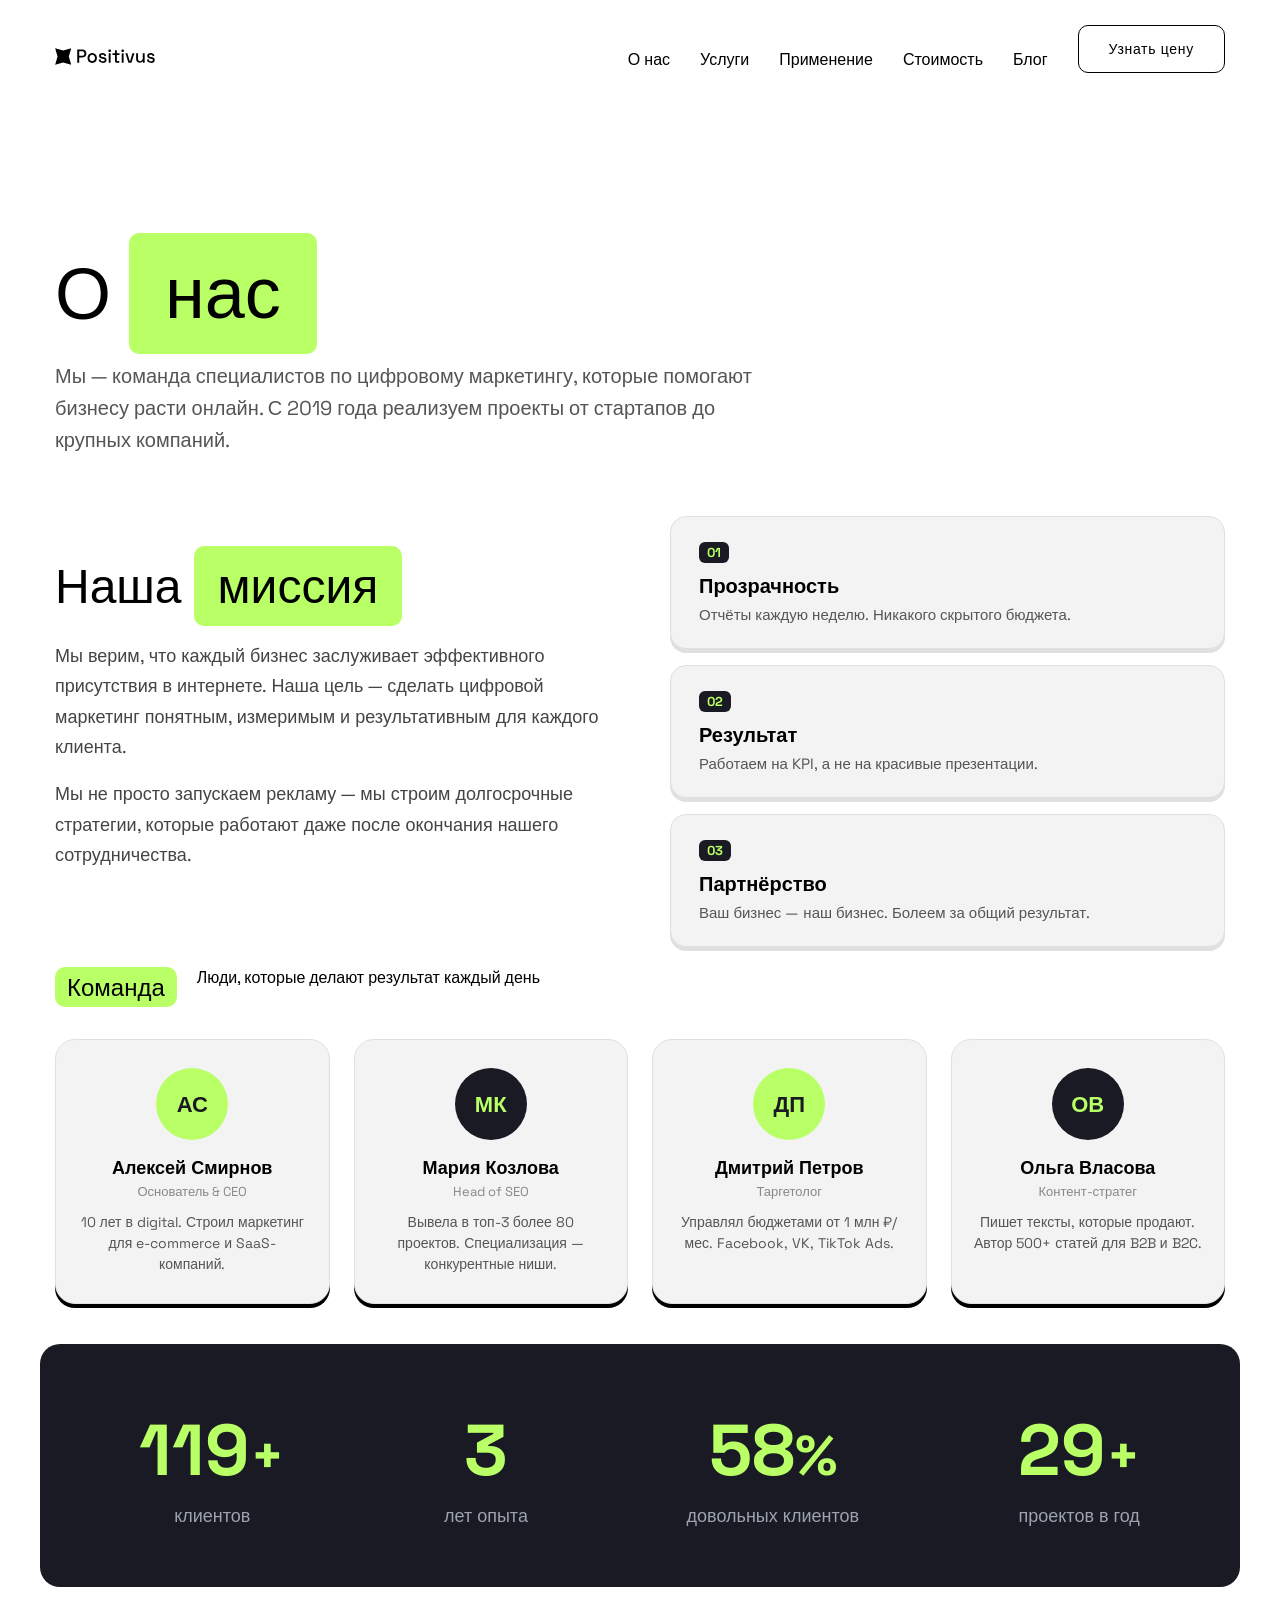
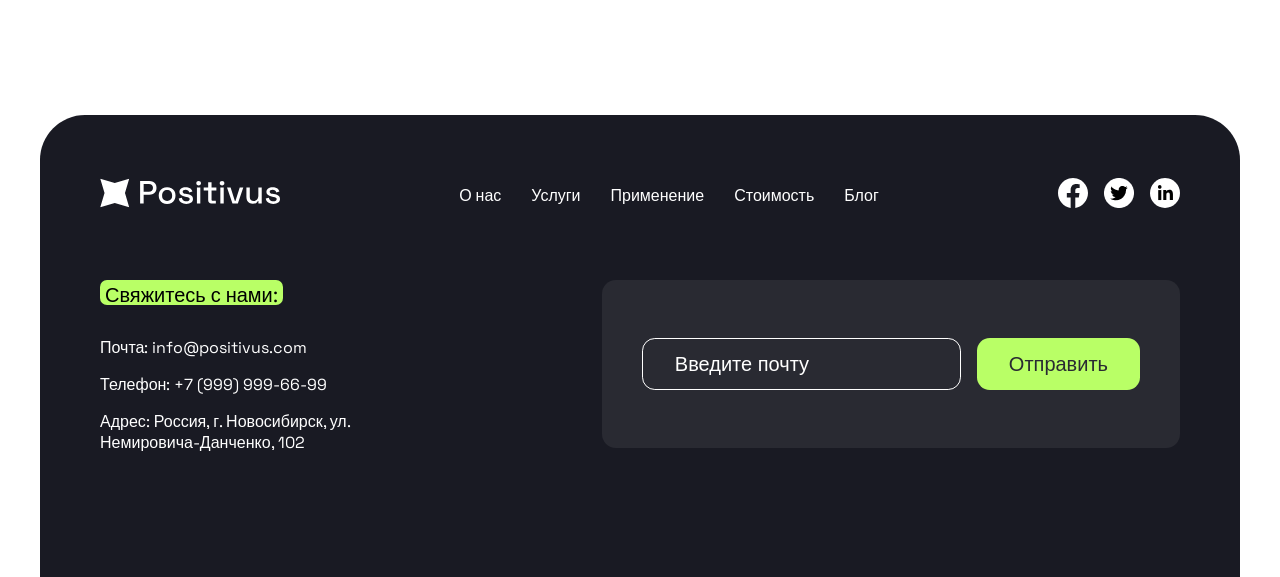
==== about.html @ 45b877df "feat: add about and blog pages with team, values, filters, blog grid" ====
<!DOCTYPE html>
<html lang="ru">
<head>
    <meta charset="UTF-8">
    <meta name="viewport" content="width=device-width, initial-scale=1.0">
    <link rel="stylesheet" href="./styles/index.css">
    <link rel="stylesheet" href="./styles/pages.css">
    <title>О нас — Positivus</title>
</head>
<body class="container">
    <nav class="header">
        <a href="index.html"><img src="./images/Logo.svg" alt="Positivus"></a>
        <svg class="header-menu__icon" xmlns="http://www.w3.org/2000/svg" height="35px" viewBox="0 -960 960 960" width="44px" fill="#000">
            <path d="M120-240v-80h720v80H120Zm0-200v-80h720v80H120Zm0-200v-80h720v80H120Z" />
        </svg>
        <div class="header__menu">
            <ol class="menu-list">
                <li><a class="menu__item" href="about.html">О нас</a></li>
                <li><a class="menu__item" href="#">Услуги</a></li>
                <li><a class="menu__item" href="#">Применение</a></li>
                <li><a class="menu__item" href="#">Стоимость</a></li>
                <li><a class="menu__item" href="blog.html">Блог</a></li>
            </ol>
            <button class="btn btn--light" onclick="document.getElementById('contact-form').scrollIntoView({behavior:'smooth'})">Узнать цену</button>
        </div>
    </nav>

    <section class="section page-hero">
        <div class="page-hero__text">
            <h1>О <span class="color-text color-text--green">нас</span></h1>
            <p>Мы — команда специалистов по цифровому маркетингу, которые помогают бизнесу расти онлайн. С 2019 года реализуем проекты от стартапов до крупных компаний.</p>
        </div>
    </section>

    <section class="section">
        <div class="about-mission">
            <div class="about-mission__text">
                <h2>Наша <span class="color-text color-text--green">миссия</span></h2>
                <p>Мы верим, что каждый бизнес заслуживает эффективного присутствия в интернете. Наша цель — сделать цифровой маркетинг понятным, измеримым и результативным для каждого клиента.</p>
                <p>Мы не просто запускаем рекламу — мы строим долгосрочные стратегии, которые работают даже после окончания нашего сотрудничества.</p>
            </div>
            <div class="about-mission__values">
                <div class="value-card">
                    <span class="value-card__num">01</span>
                    <h3>Прозрачность</h3>
                    <p>Отчёты каждую неделю. Никакого скрытого бюджета.</p>
                </div>
                <div class="value-card">
                    <span class="value-card__num">02</span>
                    <h3>Результат</h3>
                    <p>Работаем на KPI, а не на красивые презентации.</p>
                </div>
                <div class="value-card">
                    <span class="value-card__num">03</span>
                    <h3>Партнёрство</h3>
                    <p>Ваш бизнес — наш бизнес. Болеем за общий результат.</p>
                </div>
            </div>
        </div>
    </section>

    <section class="section">
        <div class="services__text">
            <p class="color-text color-text--green">Команда</p>
            <p>Люди, которые делают результат каждый день</p>
        </div>
        <div class="team-grid">
            <div class="team-card">
                <div class="team-avatar" style="background:#B9FF66;color:#191A23">АС</div>
                <h3>Алексей Смирнов</h3>
                <p class="team-role">Основатель & CEO</p>
                <p class="team-bio">10 лет в digital. Строил маркетинг для e-commerce и SaaS-компаний.</p>
            </div>
            <div class="team-card">
                <div class="team-avatar" style="background:#191A23;color:#B9FF66">МК</div>
                <h3>Мария Козлова</h3>
                <p class="team-role">Head of SEO</p>
                <p class="team-bio">Вывела в топ-3 более 80 проектов. Специализация — конкурентные ниши.</p>
            </div>
            <div class="team-card">
                <div class="team-avatar" style="background:#B9FF66;color:#191A23">ДП</div>
                <h3>Дмитрий Петров</h3>
                <p class="team-role">Таргетолог</p>
                <p class="team-bio">Управлял бюджетами от 1 млн ₽/мес. Facebook, VK, TikTok Ads.</p>
            </div>
            <div class="team-card">
                <div class="team-avatar" style="background:#191A23;color:#B9FF66">ОВ</div>
                <h3>Ольга Власова</h3>
                <p class="team-role">Контент-стратег</p>
                <p class="team-bio">Пишет тексты, которые продают. Автор 500+ статей для B2B и B2C.</p>
            </div>
        </div>
    </section>

    <section class="section stats">
        <div class="stats__grid">
            <div class="stat">
                <span class="stat__number" data-target="200">0</span><span class="stat__suffix">+</span>
                <p>клиентов</p>
            </div>
            <div class="stat">
                <span class="stat__number" data-target="5">0</span>
                <p>лет опыта</p>
            </div>
            <div class="stat">
                <span class="stat__number" data-target="98">0</span><span class="stat__suffix">%</span>
                <p>довольных клиентов</p>
            </div>
            <div class="stat">
                <span class="stat__number" data-target="50">0</span><span class="stat__suffix">+</span>
                <p>проектов в год</p>
            </div>
        </div>
    </section>

    <div class="footer">
        <div class="footer-top">
            <a href="index.html"><img src="./images/logo-white.svg" alt="logo"></a>
            <ul class="menu-list menu-list--desktop" style="color: #fff;">
                <li><a class="menu__item" href="about.html">О нас</a></li>
                <li><a class="menu__item" href="#">Услуги</a></li>
                <li><a class="menu__item" href="#">Применение</a></li>
                <li><a class="menu__item" href="#">Стоимость</a></li>
                <li><a class="menu__item" href="blog.html">Блог</a></li>
            </ul>
            <div class="contacts">
                <a href="#"><img src="./images/f.svg" /></a>
                <a href="#"><img src="./images/twitter.png" /></a>
                <a href="#"><img src="./images/in.svg" /></a>
            </div>
        </div>
        <ul class="menu-list menu-list--mobile" style="color: #fff;">
            <li><a class="menu__item" href="about.html">О нас</a></li>
            <li><a class="menu__item" href="#">Услуги</a></li>
            <li><a class="menu__item" href="#">Применение</a></li>
            <li><a class="menu__item" href="#">Стоимость</a></li>
            <li><a class="menu__item" href="blog.html">Блог</a></li>
        </ul>
        <div class="footer-middle">
            <div class="footer-middle__content">
                <div class="footer-middle__content-title" style="background-color: #b9ff66">Свяжитесь с нами:</div>
                <div class="footer-middle__content-contacts">
                    <span>Почта: info@positivus.com</span>
                    <span>Телефон: +7 (999) 999-66-99</span>
                    <span style="width: 250px;">Адрес: Россия, г. Новосибирск, ул. Немировича-Данченко, 102</span>
                </div>
            </div>
            <div class="footer-middle__form" id="contact-form">
                <input type="email" id="email-input" placeholder="Введите почту">
                <button class="btn-form" id="form-submit">Отправить</button>
            </div>
        </div>
    </div>

    <script>
        const burgerIcon = document.querySelector('.header-menu__icon');
        const headerMenu = document.querySelector('.header__menu');
        burgerIcon.addEventListener('click', () => headerMenu.classList.toggle('open'));

        document.getElementById('form-submit').addEventListener('click', () => {
            const emailInput = document.getElementById('email-input');
            const email = emailInput.value.trim();
            if (!email || !/^[^\s@]+@[^\s@]+\.[^\s@]+$/.test(email)) {
                emailInput.style.borderColor = '#f87171';
                emailInput.focus();
                return;
            }
            emailInput.style.borderColor = '';
            showToast('Заявка отправлена! Мы свяжемся с вами скоро.');
            emailInput.value = '';
        });

        function showToast(msg) {
            const toast = document.createElement('div');
            toast.className = 'toast';
            toast.textContent = msg;
            document.body.appendChild(toast);
            requestAnimationFrame(() => toast.classList.add('toast--visible'));
            setTimeout(() => {
                toast.classList.remove('toast--visible');
                setTimeout(() => toast.remove(), 400);
            }, 3000);
        }

        document.querySelectorAll('.btn, .btn-form').forEach(btn => {
            btn.addEventListener('click', function(e) {
                const ripple = document.createElement('span');
                ripple.className = 'ripple';
                const rect = this.getBoundingClientRect();
                ripple.style.left = `${e.clientX - rect.left}px`;
                ripple.style.top = `${e.clientY - rect.top}px`;
                this.appendChild(ripple);
                setTimeout(() => ripple.remove(), 600);
            });
        });

        const revealObserver = new IntersectionObserver((entries) => {
            entries.forEach(entry => { if (entry.isIntersecting) entry.target.classList.add('visible'); });
        }, { threshold: 0.15 });
        document.querySelectorAll('.team-card, .value-card, .section, .stat').forEach((el, i) => {
            el.classList.add('reveal');
            el.style.transitionDelay = `${i * 0.08}s`;
            revealObserver.observe(el);
        });

        const counterObserver = new IntersectionObserver((entries) => {
            entries.forEach(entry => {
                if (!entry.isIntersecting) return;
                const el = entry.target;
                const target = +el.dataset.target;
                let current = 0;
                const step = target / 60;
                const timer = setInterval(() => {
                    current += step;
                    if (current >= target) { current = target; clearInterval(timer); }
                    el.textContent = Math.floor(current);
                }, 16);
                counterObserver.unobserve(el);
            });
        }, { threshold: 0.5 });
        document.querySelectorAll('.stat__number').forEach(el => counterObserver.observe(el));
    </script>
</body>
</html>
---- styles/index.css ----
@import url('https://fonts.googleapis.com/css2?family=Space+Grotesk:wght@300;400;500;700&display=swap');
   
body {
  font-family: 'Space Grotesk', sans-serif;
}
p {
  margin: 0;
}
.container {
  max-width: 1200px;
  padding: 10px 10px 0;
  margin: auto; }
  .container h1 {
    font-weight: 400;
    font-size: clamp(24px, 5vw, 58px); }

.header-menu__icon {
  display: none;
}

.menu__item {
  cursor: pointer;
  text-decoration: none;
  color: inherit;
  transition: color 0.1s;
}

.menu__item:hover {
  color: #292a32;
}

.menu-list {
  display: flex;
  list-style-type: none;
  padding: 0 15px;
  margin: 0; }
  .menu-list li {
    display: flex;
    align-items: center;
    padding: 10px 15px; }

.header {
  padding: 15px;
  display: flex;
  justify-content: space-between;
  align-items: center; }
  .header img {
    max-width: 100px; }
  .header__menu {
    display: flex;
    justify-content: space-between; }    

.btn {
  margin-bottom: 20px;
  font-size: 14px;
  letter-spacing: 0.05em;
  padding: 15px 30px;
  border-radius: 10px;
  border: none;
  outline: none; }
  .btn--light {
    background: none;
    border: 1px solid black; }
  .btn--dark {
    background: #191A23;
    color: white; }


.section {
  padding: 0 15px;
  margin: 20px 0;}
  .section-consult {
    flex-wrap: wrap;
    display: flex; }
    .section-consult__text {
      margin-bottom: 30px;
      line-height: 1.4em;
    }

.section__half {
  max-width: 50%; }
    .section__half img {
    width: 100%;
  }
  

.companies-logo {
  margin: 40px 0;
  display: flex;
  flex-wrap: wrap;
  justify-content: space-between;
  }
  .companies-logo img {
    width: 100px;
  }

.services {
  display: flex;
  flex-direction: column; }
  .services__text {
    display: flex;
    align-items: flex-start;
    gap: 20px;
  }
  .services__text .color-text{
    font-size: 24px;
  }
.color-text {
  display: inline;
  padding: 0.2em 0.5em;
  border-radius: 10px;
}
.color-text--green {
  background-color: #B9FF66;
}
.color-text--white {
  background-color: #fff;
}
.cards {
  display: flex;
  flex-wrap: wrap;
  gap: 4%;
  justify-content: center;
  margin: 20px 0;
}

.card {
  margin: 20px 0;
  display: flex;
  max-width: 42%;
  border-radius: 20px;
  padding: 20px 30px;
  box-sizing: border-box;
  box-shadow: 0 5px 0 0 black;
  border: 1px solid black; }
  .card--gray {
    background-color: #F3F3F3;
  }
  .card--green {
    background-color: #B9FF66;
  }
  .card--black {
    background-color: #000;
  }
  .card img {
    width: 40%;
    padding: 30px 0;
  }
  .card .color-text {
    font-size: 24px;
  }
  .card__text {
    display: flex;
    flex-direction: column;
    justify-content: space-between; }
    .card__text a {
      transition: color 0.1s;
      display: flex;
      font-size: 20px;
      align-items: center;
      gap: 10px; }
      .card__text a img {
        width: 30px;
      }
      .card--black a:hover {
        color: #b9ff66;
      }
      .card--black a {
        color:#fff
      }
      .card--gray a:hover,
      .card--green a:hover {
        color: #167900;
      }

.footer {
  margin-top: 8rem;
  border-radius: 45px 45px 0 0;
  background-color: #191a23;
  display: flex;
  flex-direction: column;
  padding: 60px;
}
.footer-top {
  display: flex;
  justify-content: space-between;
  align-items: center;
}
.footer-middle {
  margin: 4rem 0;
  display: flex;
  align-items: start;
  justify-content: space-between;
}
.footer-middle__content {
  display: flex;
  gap: 2rem;
  flex-direction: column;
  justify-content: start;
  align-items: flex-start;
}
.footer-middle__content-title {
  color: #000;
  font-size: clamp(14px, 2vw, 20px);
  font-weight: 400;
  padding: 5px;
  padding-bottom: 0;
  line-height: 100%;
  border-radius: 7px;
}
.footer-middle__content-contacts {
  display: flex;
  gap: 1rem;
  flex-direction: column;
  justify-content: start;
  align-items: flex-start;
  color: #fff;
}
.footer-middle__form {
  display: flex;
  background-color: #292a32;
  padding: 58px 40px;
  gap: 1rem;
  border-radius: 14px;
}
.footer-middle__form input {
  background-color: #292a32;
  color: #fff;
  border: 1px solid #fff;
  text-decoration: none;
  padding: 0.8rem 2rem;
  border-radius: 0.8rem;

  font-size: clamp(16px, 2vw, 20px);
}
.footer-middle__form input::placeholder {
  color: #fff;
}
.footer-middle__form a {
  background-color: #b9ff66;
  color: #292a32;
  border: 1px solid #b9ff66;
  text-decoration: none;
  padding: 0.8rem 2rem;
  border-radius: 0.8rem;
  font-size: clamp(16px, 2vw, 20px);
  transition: background-color 0.3s, color 0.3s;
}
.btn-form {
  font-family: 'Space Grotesk', sans-serif;
  background-color: #b9ff66;
  color: #292a32;
  border: none;
  padding: 0.8rem 2rem;
  border-radius: 0.8rem;
  font-size: clamp(16px, 2vw, 20px);
  cursor: pointer;
  transition: background-color 0.3s, transform 0.15s;
  position: relative;
  overflow: hidden;
}
.btn-form:hover {
  background-color: #a8f050;
  transform: scale(1.02);
}

.footer-middle__form a:hover {
  background-color: #fff;
  color: #000;
}
.footer-bottom {
  border-top: 1px solid #fff;
  padding-top: 50px;
  display: flex;
  gap: 2rem;
  width: 100%;
  color: #fff;
}
.footer-bottom a {
  text-decoration: none;
  border-bottom: 1px solid #fff;
  color: #fff;
}
.contacts {
  display: flex;
  gap: 1rem;
  align-items: center;
  justify-content: center;
}
.contacts a {
  text-decoration: none;
}

.menu-list--mobile {
  display: none;
}

@media screen and (max-width: 910px) {
  .footer-middle {
    margin: 0;
  }
  .menu-list--mobile {
    padding: 20px 0;
    display: flex;
    flex-wrap: wrap;
    font-size: 14px;
  }
  .menu-list--mobile li {
    padding: 4px 10px;
  }
  .menu-list--desktop {
    display: none;
  }
  .container {
    padding: 10px 0px 0;
  }
  .section__half {
    max-width: 100%;
    width: 100%;
  }
  .btn {
    width: 100%;
  }
  .header-menu__icon {
    display: block;
  }
  .header__menu {
    display: none;
  }
  .footer-top {
    justify-content: space-between;
    align-items: flex-start;
    gap: 1.8rem;
  }
  .footer-top img {
    max-width: 100px;
  }
  .footer-bottom {
    flex-direction: column;
    justify-content: start;
    align-items: flex-start;
    gap: 1.5rem;
  }
  .footer-middle {
    flex-direction: column;
    gap: 2rem;
  }
  .footer-middle__form {
    padding: 30px 25px;
  }
}
  .header {
    position: relative;
  }
  .header__menu.open {
    display: flex;
    flex-direction: column;
    align-items: flex-start;
    position: absolute;
    top: 65px;
    left: 0;
    right: 0;
    background: #fff;
    padding: 16px 20px;
    z-index: 100;
    box-shadow: 0 8px 24px rgba(0,0,0,0.12);
    border-radius: 0 0 16px 16px;
  }
  .header__menu.open .menu-list {
    flex-direction: column;
    padding: 0;
  }
  .header__menu.open .menu-list li {
    padding: 8px 0;
  }
  .header__menu.open .btn {
    width: auto;
    margin-top: 8px;
  }
}

/* === Marquee === */
.marquee-wrapper {
  overflow: hidden;
  padding: 10px 0;
}
.marquee-track {
  display: flex;
  gap: 60px;
  animation: marquee 18s linear infinite;
  width: max-content;
}
.marquee-track:hover {
  animation-play-state: paused;
}
@keyframes marquee {
  from { transform: translateX(0); }
  to { transform: translateX(-50%); }
}
.marquee-track img {
  width: 100px;
  opacity: 0.5;
  filter: grayscale(1);
  transition: opacity 0.3s, filter 0.3s;
}
.marquee-track img:hover {
  opacity: 1;
  filter: grayscale(0);
}

/* === Stats === */
.stats {
  background: #191A23;
  border-radius: 20px;
  padding: 60px 40px;
  margin: 40px 0;
}
.stats__grid {
  display: flex;
  justify-content: space-around;
  flex-wrap: wrap;
  gap: 40px;
  text-align: center;
}
.stat__number {
  font-size: clamp(40px, 6vw, 72px);
  font-weight: 700;
  color: #B9FF66;
}
.stat__suffix {
  font-size: clamp(30px, 5vw, 56px);
  font-weight: 700;
  color: #B9FF66;
}
.stat p {
  font-size: 18px;
  margin-top: 8px;
  color: #9ca3af;
}

/* === Scroll reveal === */
.reveal {
  opacity: 0;
  transform: translateY(30px);
  transition: opacity 0.6s ease, transform 0.6s ease;
}
.reveal.visible {
  opacity: 1;
  transform: translateY(0);
}

/* === Card hover === */
.card {
  transition: transform 0.2s ease, box-shadow 0.2s ease;
}
.card:hover {
  transform: translateY(-6px);
  box-shadow: 0 11px 0 0 black;
}

/* === Ripple === */
.btn, .btn-form {
  position: relative;
  overflow: hidden;
}
.ripple {
  position: absolute;
  width: 6px;
  height: 6px;
  border-radius: 50%;
  background: rgba(255, 255, 255, 0.4);
  transform: translate(-50%, -50%) scale(0);
  animation: ripple-anim 0.6s ease-out forwards;
  pointer-events: none;
}
@keyframes ripple-anim {
  to { transform: translate(-50%, -50%) scale(60); opacity: 0; }
}

/* === Toast === */
.toast {
  position: fixed;
  bottom: 32px;
  left: 50%;
  transform: translateX(-50%) translateY(20px);
  background: #191A23;
  color: #B9FF66;
  padding: 14px 28px;
  border-radius: 12px;
  font-size: 16px;
  opacity: 0;
  transition: opacity 0.3s, transform 0.3s;
  z-index: 999;
  white-space: nowrap;
}
.toast--visible {
  opacity: 1;
  transform: translateX(-50%) translateY(0);
}

@media screen and (max-width: 580px) {
  .header {
    padding-top: 1rem;
  }
  .card {
    max-width: 45%;
    flex-direction: column;
    height: auto;
    gap: 1.25rem;
    padding: 10px;
  }
  .card .color-text {
    font-size: 18px;
  }
  .card__text a {
    display: none;
  }
  .card__text {
    text-align: center;
  }
  .card img {
    width: 90%;
    padding: 10px 0;
  }
  .footer {
    padding: 2rem;
  }
  .footer-middle__form {
    flex-direction: column;
    gap: 1rem;
  }
}
---- styles/pages.css ----
/* === Page Hero === */
.page-hero {
  padding: 60px 15px 40px;
}
.page-hero__text {
  max-width: 700px;
}
.page-hero__text h1 {
  font-size: clamp(36px, 6vw, 72px);
  font-weight: 500;
  margin-bottom: 20px;
}
.page-hero__text p {
  font-size: clamp(16px, 2vw, 20px);
  line-height: 1.6;
  color: #555;
}

/* === About Mission === */
.about-mission {
  display: flex;
  gap: 60px;
  align-items: flex-start;
}
.about-mission__text {
  flex: 1;
}
.about-mission__text h2 {
  font-size: clamp(28px, 4vw, 48px);
  font-weight: 500;
  margin-bottom: 24px;
}
.about-mission__text p {
  font-size: 18px;
  line-height: 1.7;
  color: #444;
  margin-bottom: 16px;
}
.about-mission__values {
  flex: 1;
  display: flex;
  flex-direction: column;
  gap: 16px;
}
.value-card {
  background: #F3F3F3;
  border-radius: 16px;
  padding: 24px 28px;
  border: 1px solid #e0e0e0;
  box-shadow: 0 4px 0 0 #e0e0e0;
}
.value-card__num {
  font-size: 13px;
  font-weight: 700;
  color: #B9FF66;
  background: #191A23;
  padding: 2px 8px;
  border-radius: 6px;
  display: inline-block;
  margin-bottom: 10px;
}
.value-card h3 {
  font-size: 20px;
  margin: 0 0 6px;
}
.value-card p {
  margin: 0;
  color: #555;
  font-size: 15px;
}

/* === Team === */
.team-grid {
  display: grid;
  grid-template-columns: repeat(4, 1fr);
  gap: 24px;
  margin-top: 32px;
}
.team-card {
  background: #F3F3F3;
  border-radius: 20px;
  padding: 28px 20px;
  text-align: center;
  border: 1px solid #e0e0e0;
  box-shadow: 0 4px 0 0 black;
}
.team-avatar {
  width: 72px;
  height: 72px;
  border-radius: 50%;
  display: flex;
  align-items: center;
  justify-content: center;
  font-size: 22px;
  font-weight: 700;
  margin: 0 auto 16px;
}
.team-card h3 {
  font-size: 18px;
  margin: 0 0 4px;
}
.team-role {
  font-size: 13px;
  color: #888;
  margin: 0 0 12px;
}
.team-bio {
  font-size: 14px;
  color: #555;
  line-height: 1.5;
  margin: 0;
}

/* === Blog === */
.blog-filters {
  display: flex;
  gap: 10px;
  flex-wrap: wrap;
  margin-top: 32px;
}
.filter-btn {
  font-family: 'Space Grotesk', sans-serif;
  padding: 8px 20px;
  border-radius: 100px;
  border: 1px solid #191A23;
  background: transparent;
  cursor: pointer;
  font-size: 14px;
  transition: all 0.2s;
}
.filter-btn:hover {
  background: #F3F3F3;
}
.filter-btn--active {
  background: #191A23;
  color: #B9FF66;
}
.blog-grid {
  display: grid;
  grid-template-columns: repeat(3, 1fr);
  gap: 28px;
  margin-top: 8px;
}
.blog-card {
  display: flex;
  flex-direction: column;
  border-radius: 20px;
  border: 1px solid #e0e0e0;
  box-shadow: 0 4px 0 0 black;
  overflow: hidden;
  transition: transform 0.2s ease, box-shadow 0.2s ease;
}
.blog-card:hover {
  transform: translateY(-6px);
  box-shadow: 0 10px 0 0 black;
}
.blog-card__img {
  height: 160px;
  display: flex;
  align-items: flex-end;
  padding: 16px;
  position: relative;
}
.blog-card__category {
  font-size: 12px;
  font-weight: 700;
  text-transform: uppercase;
  letter-spacing: 0.08em;
  background: rgba(0,0,0,0.15);
  padding: 4px 10px;
  border-radius: 100px;
}
.blog-card__body {
  padding: 24px;
  display: flex;
  flex-direction: column;
  flex: 1;
}
.blog-card__date {
  font-size: 13px;
  color: #888;
  margin-bottom: 10px;
}
.blog-card__body h3 {
  font-size: 18px;
  line-height: 1.4;
  margin: 0 0 12px;
}
.blog-card__body p {
  font-size: 14px;
  color: #555;
  line-height: 1.6;
  flex: 1;
  margin: 0 0 20px;
}
.blog-card__link {
  font-size: 14px;
  font-weight: 600;
  color: #191A23;
  cursor: pointer;
  transition: color 0.2s;
}
.blog-card__link:hover {
  color: #5a8a00;
}

/* === Responsive === */
@media screen and (max-width: 910px) {
  .about-mission {
    flex-direction: column;
    gap: 32px;
  }
  .team-grid {
    grid-template-columns: repeat(2, 1fr);
  }
  .blog-grid {
    grid-template-columns: repeat(2, 1fr);
  }
}
@media screen and (max-width: 580px) {
  .team-grid {
    grid-template-columns: 1fr;
  }
  .blog-grid {
    grid-template-columns: 1fr;
  }
}
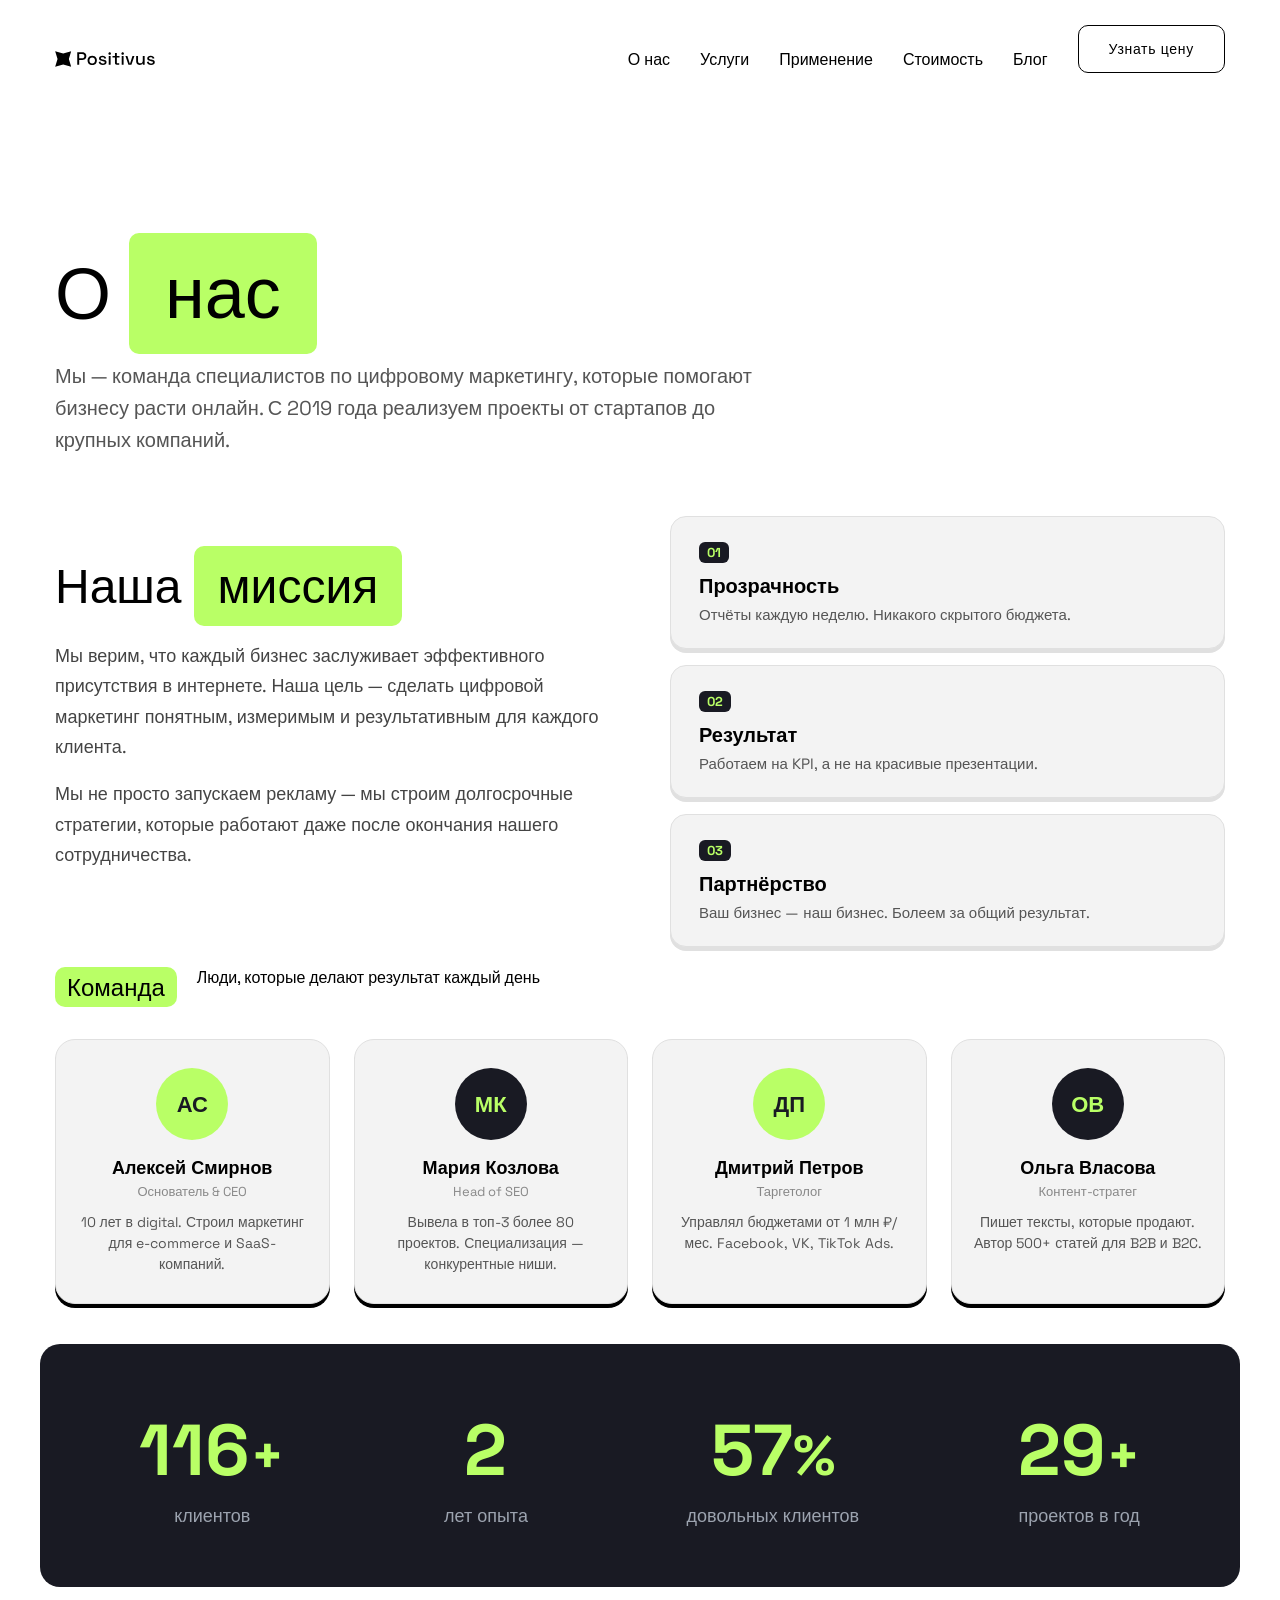
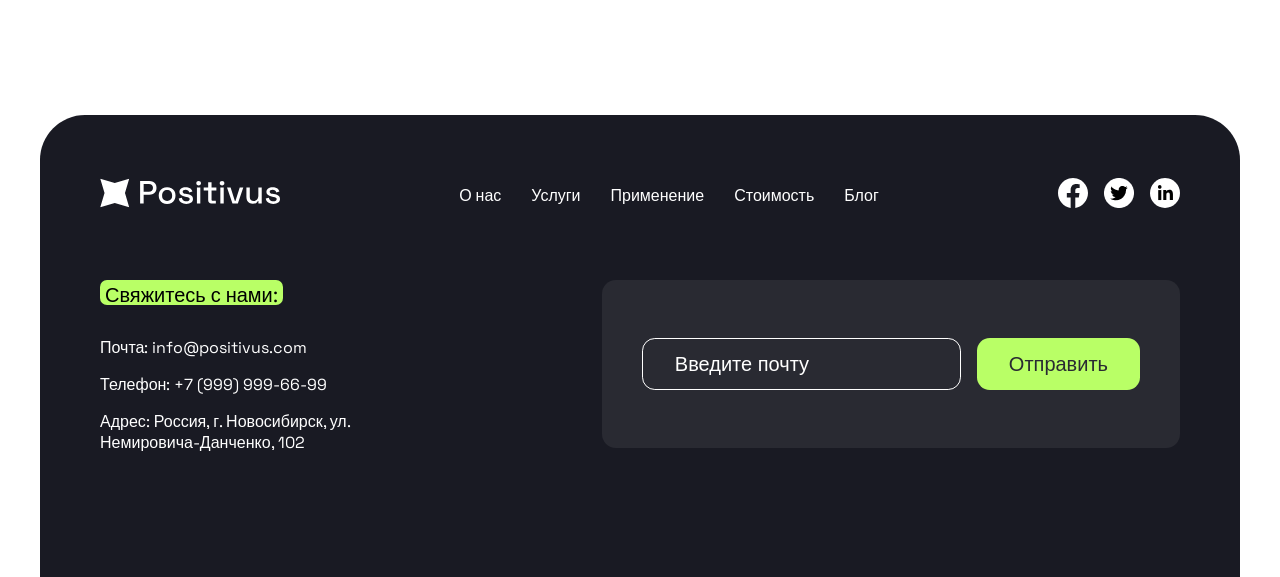
==== commit df89e9bd: "feat: add services page with accordion, fix CSS media query, footer hover, nav links" ====
--- a/about.html
+++ b/about.html
@@ -16,7 +16,7 @@
         <div class="header__menu">
             <ol class="menu-list">
                 <li><a class="menu__item" href="about.html">О нас</a></li>
-                <li><a class="menu__item" href="#">Услуги</a></li>
+                <li><a class="menu__item" href="services.html">Услуги</a></li>
                 <li><a class="menu__item" href="#">Применение</a></li>
                 <li><a class="menu__item" href="#">Стоимость</a></li>
                 <li><a class="menu__item" href="blog.html">Блог</a></li>
@@ -118,7 +118,7 @@
             <a href="index.html"><img src="./images/logo-white.svg" alt="logo"></a>
             <ul class="menu-list menu-list--desktop" style="color: #fff;">
                 <li><a class="menu__item" href="about.html">О нас</a></li>
-                <li><a class="menu__item" href="#">Услуги</a></li>
+                <li><a class="menu__item" href="services.html">Услуги</a></li>
                 <li><a class="menu__item" href="#">Применение</a></li>
                 <li><a class="menu__item" href="#">Стоимость</a></li>
                 <li><a class="menu__item" href="blog.html">Блог</a></li>
@@ -131,7 +131,7 @@
         </div>
         <ul class="menu-list menu-list--mobile" style="color: #fff;">
             <li><a class="menu__item" href="about.html">О нас</a></li>
-            <li><a class="menu__item" href="#">Услуги</a></li>
+            <li><a class="menu__item" href="services.html">Услуги</a></li>
             <li><a class="menu__item" href="#">Применение</a></li>
             <li><a class="menu__item" href="#">Стоимость</a></li>
             <li><a class="menu__item" href="blog.html">Блог</a></li>
--- a/styles/index.css
+++ b/styles/index.css
@@ -295,6 +295,27 @@
   display: none;
 }
 
+/* === Logo link === */
+.header > a {
+  display: flex;
+  align-items: center;
+  text-decoration: none;
+}
+
+/* === Footer nav hover override === */
+.footer .menu__item:hover {
+  color: #B9FF66;
+}
+
+/* === Social icons hover === */
+.contacts a {
+  transition: opacity 0.2s, transform 0.2s;
+}
+.contacts a:hover {
+  opacity: 0.7;
+  transform: scale(1.15);
+}
+
 @media screen and (max-width: 910px) {
   .footer-middle {
     margin: 0;
@@ -324,33 +345,11 @@
   .header-menu__icon {
     display: block;
   }
+  .header {
+    position: relative;
+  }
   .header__menu {
     display: none;
-  }
-  .footer-top {
-    justify-content: space-between;
-    align-items: flex-start;
-    gap: 1.8rem;
-  }
-  .footer-top img {
-    max-width: 100px;
-  }
-  .footer-bottom {
-    flex-direction: column;
-    justify-content: start;
-    align-items: flex-start;
-    gap: 1.5rem;
-  }
-  .footer-middle {
-    flex-direction: column;
-    gap: 2rem;
-  }
-  .footer-middle__form {
-    padding: 30px 25px;
-  }
-}
-  .header {
-    position: relative;
   }
   .header__menu.open {
     display: flex;
@@ -376,6 +375,27 @@
   .header__menu.open .btn {
     width: auto;
     margin-top: 8px;
+  }
+  .footer-top {
+    justify-content: space-between;
+    align-items: flex-start;
+    gap: 1.8rem;
+  }
+  .footer-top img {
+    max-width: 100px;
+  }
+  .footer-bottom {
+    flex-direction: column;
+    justify-content: start;
+    align-items: flex-start;
+    gap: 1.5rem;
+  }
+  .footer-middle {
+    flex-direction: column;
+    gap: 2rem;
+  }
+  .footer-middle__form {
+    padding: 30px 25px;
   }
 }
 
--- a/styles/pages.css
+++ b/styles/pages.css
@@ -204,6 +204,111 @@
   color: #5a8a00;
 }
 
+/* === Services Accordion === */
+.service-list {
+  display: flex;
+  flex-direction: column;
+  gap: 16px;
+  margin-top: 8px;
+}
+.service-item {
+  border: 1px solid #191A23;
+  border-radius: 20px;
+  overflow: hidden;
+  box-shadow: 0 4px 0 0 black;
+}
+.service-item__header {
+  display: flex;
+  justify-content: space-between;
+  align-items: center;
+  padding: 28px 32px;
+  cursor: pointer;
+  background: #F3F3F3;
+  transition: background 0.2s;
+}
+.service-item.open .service-item__header {
+  background: #B9FF66;
+}
+.service-item__title {
+  display: flex;
+  align-items: center;
+  gap: 24px;
+}
+.service-item__title h2 {
+  font-size: clamp(20px, 3vw, 28px);
+  font-weight: 500;
+  margin: 0;
+}
+.service-num {
+  font-size: 14px;
+  font-weight: 700;
+  color: #888;
+  min-width: 28px;
+}
+.service-toggle {
+  font-family: 'Space Grotesk', sans-serif;
+  width: 44px;
+  height: 44px;
+  border-radius: 50%;
+  border: 1px solid #191A23;
+  background: #fff;
+  font-size: 24px;
+  cursor: pointer;
+  display: flex;
+  align-items: center;
+  justify-content: center;
+  flex-shrink: 0;
+  transition: background 0.2s, color 0.2s;
+  line-height: 1;
+}
+.service-toggle:hover {
+  background: #191A23;
+  color: #B9FF66;
+}
+.service-item__body {
+  max-height: 0;
+  overflow: hidden;
+  transition: max-height 0.4s ease;
+}
+.service-item.open .service-item__body {
+  max-height: 500px;
+}
+.service-item__content {
+  display: flex;
+  gap: 40px;
+  align-items: center;
+  padding: 32px;
+  border-top: 1px solid #e0e0e0;
+}
+.service-item__text {
+  flex: 1;
+}
+.service-item__text p {
+  font-size: 16px;
+  line-height: 1.7;
+  color: #444;
+  margin-bottom: 20px;
+}
+.service-features {
+  padding-left: 20px;
+  margin: 0 0 24px;
+  display: flex;
+  flex-direction: column;
+  gap: 8px;
+}
+.service-features li {
+  font-size: 15px;
+  color: #555;
+  line-height: 1.5;
+}
+.service-item__img {
+  width: 200px;
+  flex-shrink: 0;
+}
+.service-cta {
+  margin-bottom: 0;
+}
+
 /* === Responsive === */
 @media screen and (max-width: 910px) {
   .about-mission {
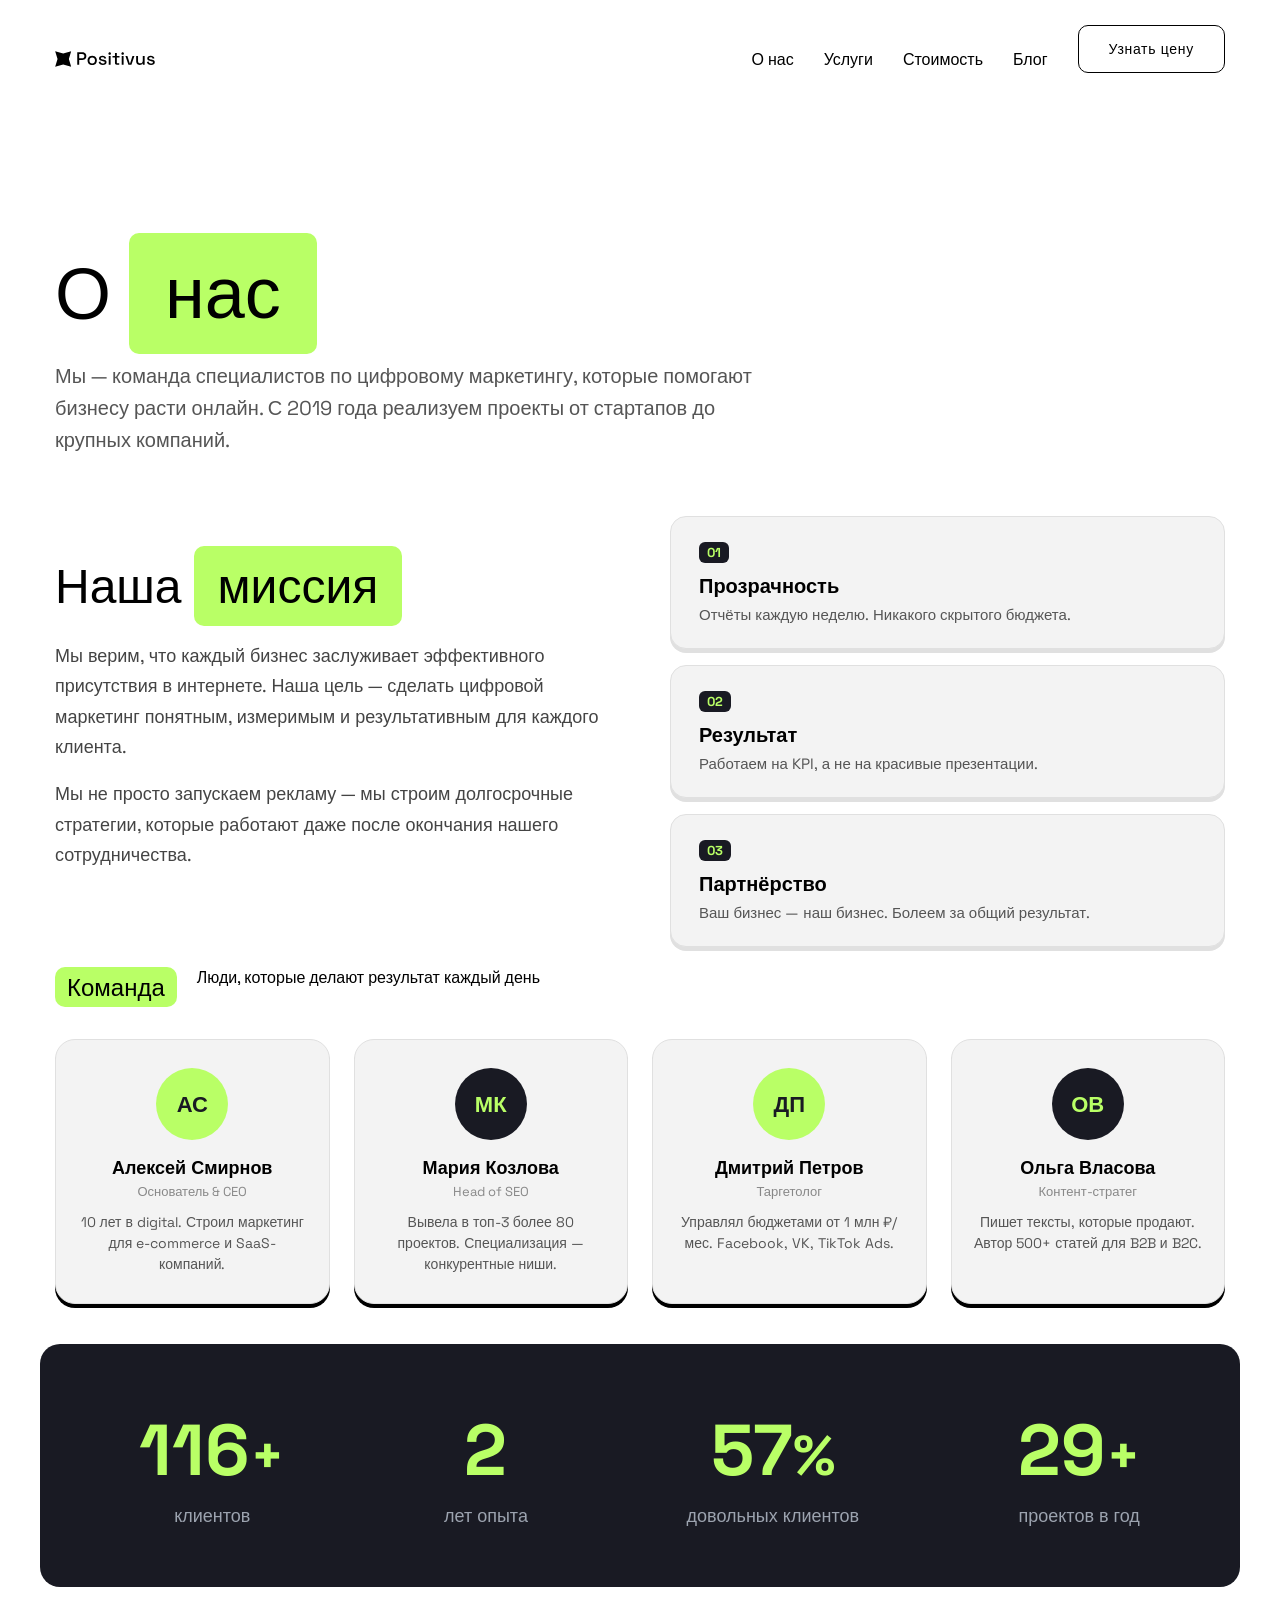
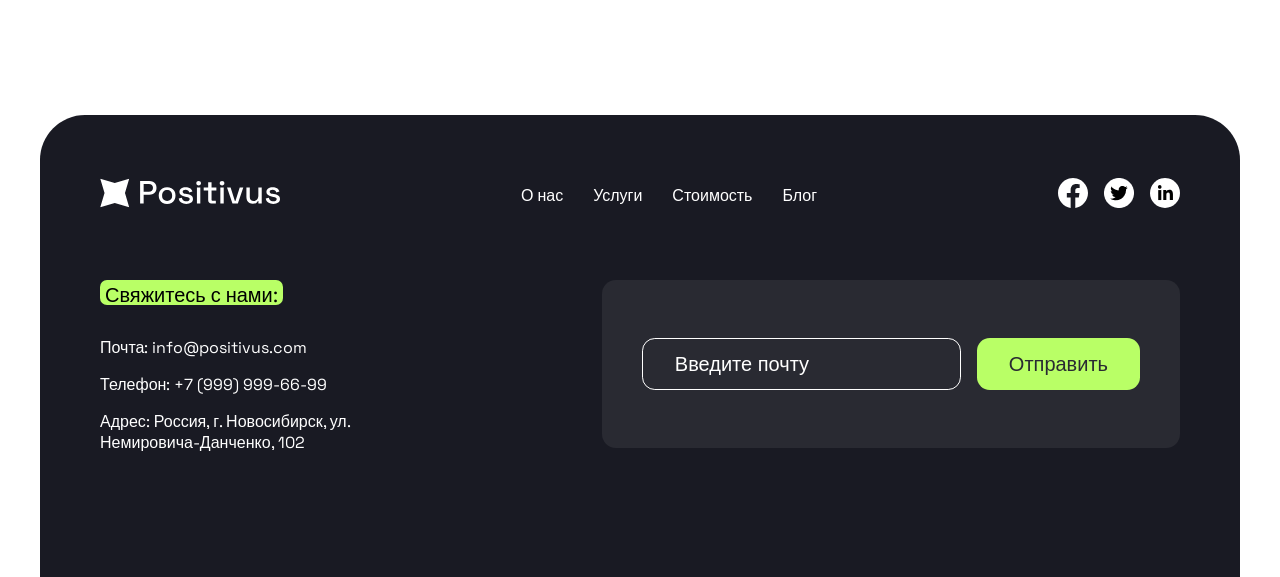
==== commit e944117c: "fix: nav links, pricing position, favicon, button logic, remove dead links" ====
--- a/about.html
+++ b/about.html
@@ -4,6 +4,7 @@
     <meta charset="UTF-8">
     <meta name="viewport" content="width=device-width, initial-scale=1.0">
     <link rel="stylesheet" href="./styles/index.css">
+    <link rel="icon" type="image/svg+xml" href="./images/Logo.svg">
     <link rel="stylesheet" href="./styles/pages.css">
     <title>О нас — Positivus</title>
 </head>
@@ -17,8 +18,8 @@
             <ol class="menu-list">
                 <li><a class="menu__item" href="about.html">О нас</a></li>
                 <li><a class="menu__item" href="services.html">Услуги</a></li>
-                <li><a class="menu__item" href="#">Применение</a></li>
-                <li><a class="menu__item" href="#">Стоимость</a></li>
+                
+                <li><a class="menu__item" href="services.html#pricing">Стоимость</a></li>
                 <li><a class="menu__item" href="blog.html">Блог</a></li>
             </ol>
             <button class="btn btn--light" onclick="document.getElementById('contact-form').scrollIntoView({behavior:'smooth'})">Узнать цену</button>
@@ -119,8 +120,8 @@
             <ul class="menu-list menu-list--desktop" style="color: #fff;">
                 <li><a class="menu__item" href="about.html">О нас</a></li>
                 <li><a class="menu__item" href="services.html">Услуги</a></li>
-                <li><a class="menu__item" href="#">Применение</a></li>
-                <li><a class="menu__item" href="#">Стоимость</a></li>
+                
+                <li><a class="menu__item" href="services.html#pricing">Стоимость</a></li>
                 <li><a class="menu__item" href="blog.html">Блог</a></li>
             </ul>
             <div class="contacts">
@@ -132,8 +133,8 @@
         <ul class="menu-list menu-list--mobile" style="color: #fff;">
             <li><a class="menu__item" href="about.html">О нас</a></li>
             <li><a class="menu__item" href="services.html">Услуги</a></li>
-            <li><a class="menu__item" href="#">Применение</a></li>
-            <li><a class="menu__item" href="#">Стоимость</a></li>
+            
+            <li><a class="menu__item" href="services.html#pricing">Стоимость</a></li>
             <li><a class="menu__item" href="blog.html">Блог</a></li>
         </ul>
         <div class="footer-middle">
--- a/styles/pages.css
+++ b/styles/pages.css
@@ -309,6 +309,92 @@
   margin-bottom: 0;
 }
 
+/* === Pricing === */
+.pricing-grid {
+  display: grid;
+  grid-template-columns: repeat(4, 1fr);
+  gap: 24px;
+  margin-top: 32px;
+  align-items: start;
+}
+.pricing-card {
+  border-radius: 20px;
+  padding: 36px 32px;
+  border: 1px solid #191A23;
+  box-shadow: 0 5px 0 0 black;
+  position: relative;
+  display: flex;
+  flex-direction: column;
+  gap: 24px;
+}
+.pricing-card--gray { background: #F3F3F3; }
+.pricing-card--green { background: #B9FF66; }
+.pricing-card--black { background: #191A23; color: #fff; }
+
+.pricing-card__badge {
+  position: absolute;
+  top: -14px;
+  left: 50%;
+  transform: translateX(-50%);
+  background: #191A23;
+  color: #B9FF66;
+  font-size: 13px;
+  font-weight: 700;
+  padding: 4px 16px;
+  border-radius: 100px;
+  white-space: nowrap;
+}
+.pricing-card__header h3 {
+  font-size: 24px;
+  font-weight: 500;
+  margin: 0 0 8px;
+}
+.pricing-card__price {
+  font-size: 36px;
+  font-weight: 700;
+}
+.pricing-card__price span {
+  font-size: 16px;
+  font-weight: 400;
+  opacity: 0.6;
+}
+.pricing-features {
+  list-style: none;
+  padding: 0;
+  margin: 0;
+  display: flex;
+  flex-direction: column;
+  gap: 10px;
+  flex: 1;
+}
+.pricing-features li {
+  font-size: 15px;
+  line-height: 1.4;
+}
+.pricing-features li.disabled {
+  opacity: 0.35;
+}
+.pricing-features--white li { color: #fff; }
+.pricing-btn {
+  width: 100%;
+  margin-bottom: 0;
+  text-align: center;
+  cursor: pointer;
+  font-family: 'Space Grotesk', sans-serif;
+  font-size: 16px;
+  letter-spacing: 0.05em;
+}
+.pricing-btn--green {
+  background: #B9FF66;
+  color: #191A23;
+  border: none;
+  padding: 15px 30px;
+  border-radius: 10px;
+}
+.pricing-btn--green:hover {
+  background: #a8f050;
+}
+
 /* === Responsive === */
 @media screen and (max-width: 910px) {
   .about-mission {
@@ -321,6 +407,19 @@
   .blog-grid {
     grid-template-columns: repeat(2, 1fr);
   }
+  .pricing-grid {
+    grid-template-columns: 1fr;
+    max-width: 460px;
+    margin-left: auto;
+    margin-right: auto;
+  }
+  .service-item__content {
+    flex-direction: column;
+  }
+  .service-item__img {
+    width: 140px;
+    margin: 0 auto;
+  }
 }
 @media screen and (max-width: 580px) {
   .team-grid {
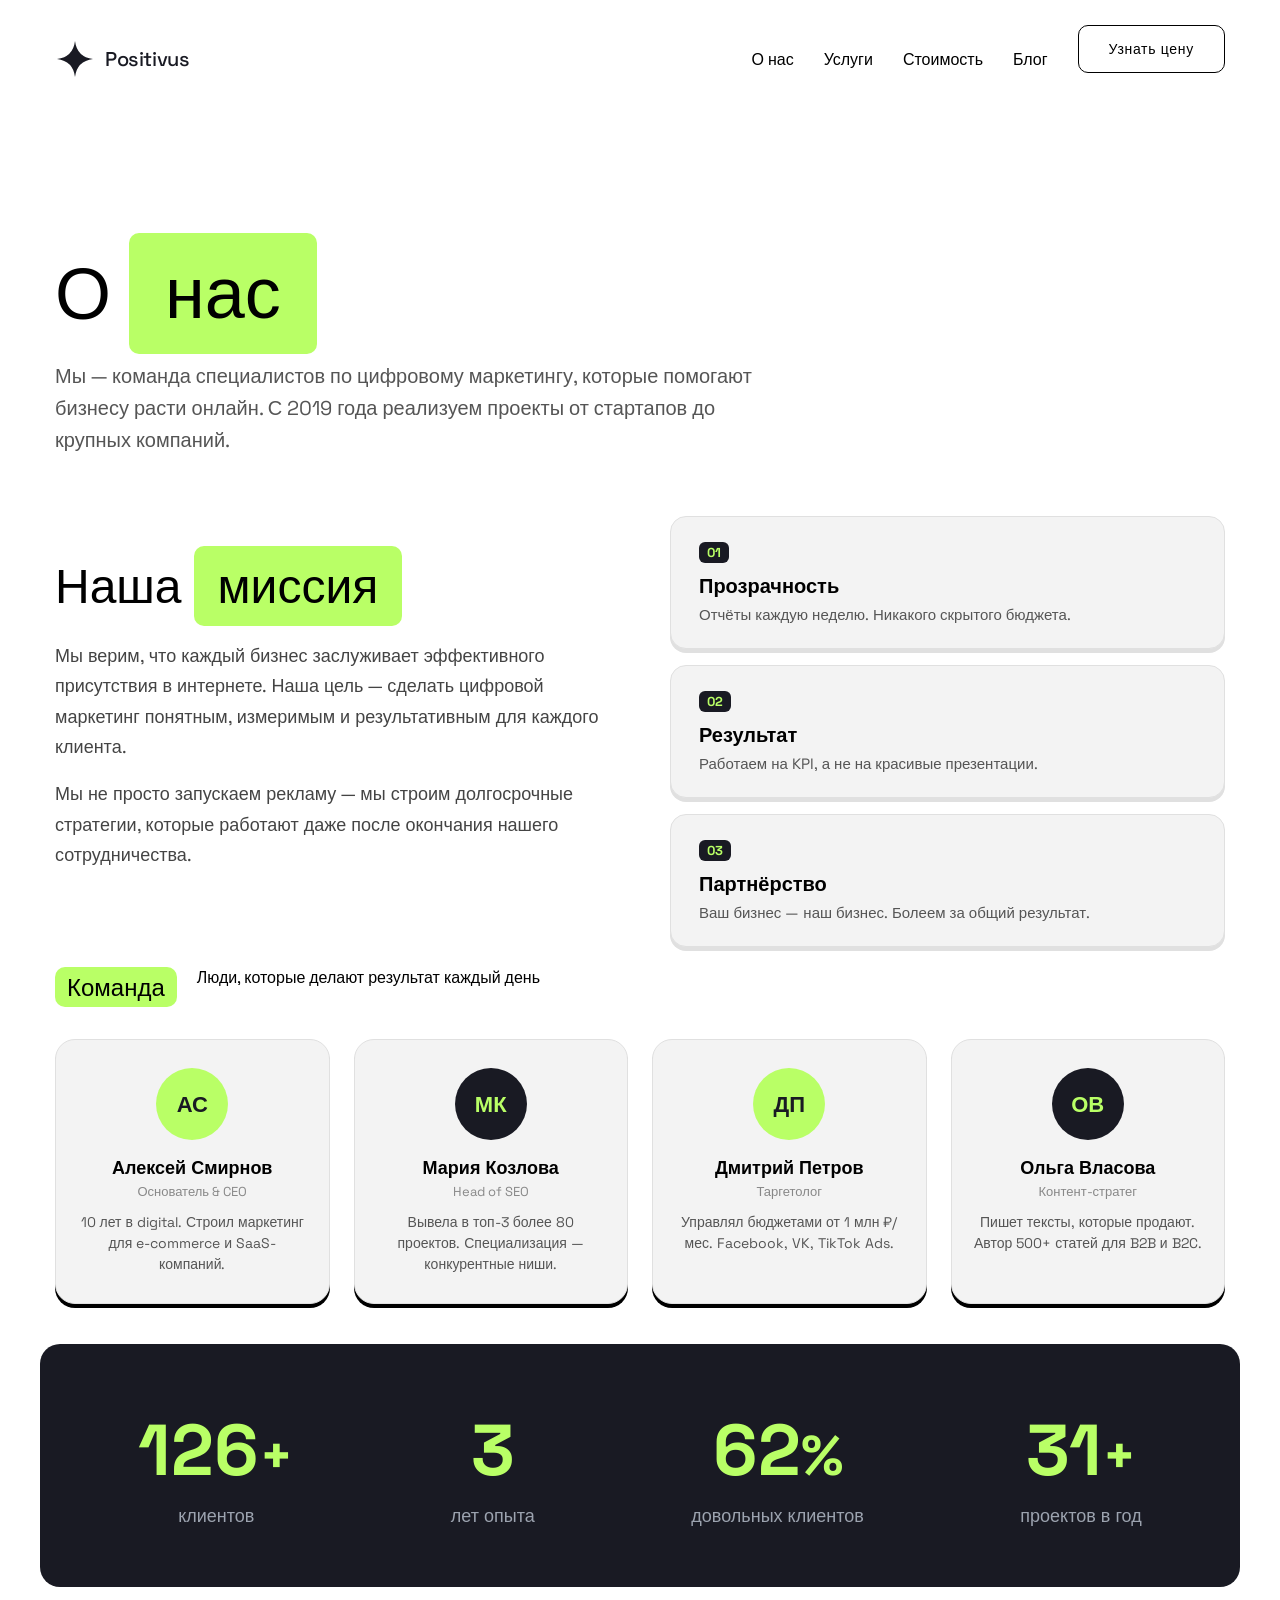
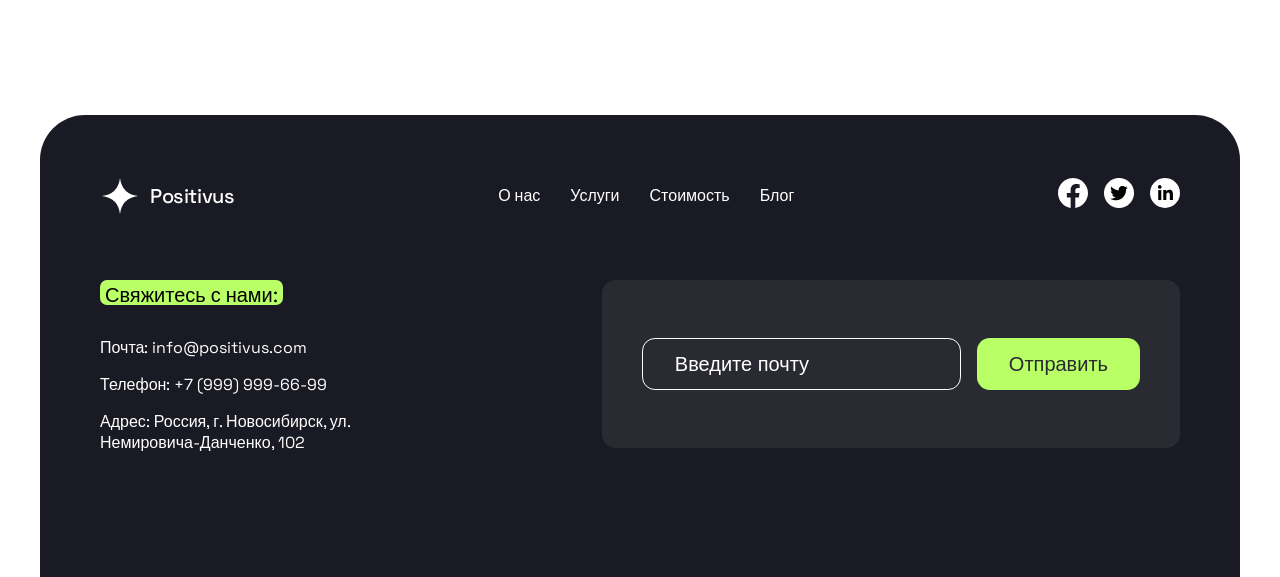
==== commit ca2b93cb: "feat: add Positivus text to logo, fix active filter hover" ====
--- a/about.html
+++ b/about.html
@@ -10,7 +10,7 @@
 </head>
 <body class="container">
     <nav class="header">
-        <a href="index.html"><img src="./images/Logo.svg" alt="Positivus"></a>
+        <a href="index.html" class="logo-link"><img src="./images/Logo.svg" alt="Positivus"><span class="logo-text">Positivus</span></a>
         <svg class="header-menu__icon" xmlns="http://www.w3.org/2000/svg" height="35px" viewBox="0 -960 960 960" width="44px" fill="#000">
             <path d="M120-240v-80h720v80H120Zm0-200v-80h720v80H120Zm0-200v-80h720v80H120Z" />
         </svg>
@@ -116,7 +116,7 @@
 
     <div class="footer">
         <div class="footer-top">
-            <a href="index.html"><img src="./images/logo-white.svg" alt="logo"></a>
+            <a href="index.html" class="logo-link"><img src="./images/logo-white.svg" alt="logo"><span class="logo-text">Positivus</span></a>
             <ul class="menu-list menu-list--desktop" style="color: #fff;">
                 <li><a class="menu__item" href="about.html">О нас</a></li>
                 <li><a class="menu__item" href="services.html">Услуги</a></li>
--- a/styles/index.css
+++ b/styles/index.css
@@ -45,7 +45,7 @@
   justify-content: space-between;
   align-items: center; }
   .header img {
-    max-width: 100px; }
+    max-width: 40px; }
   .header__menu {
     display: flex;
     justify-content: space-between; }    
@@ -296,10 +296,20 @@
 }
 
 /* === Logo link === */
-.header > a {
+.logo-link {
   display: flex;
   align-items: center;
+  gap: 10px;
   text-decoration: none;
+}
+.logo-text {
+  font-size: 20px;
+  font-weight: 500;
+  color: #191A23;
+  letter-spacing: -0.02em;
+}
+.footer .logo-text {
+  color: #fff;
 }
 
 /* === Footer nav hover override === */
--- a/styles/pages.css
+++ b/styles/pages.css
@@ -135,6 +135,10 @@
   background: #191A23;
   color: #B9FF66;
 }
+.filter-btn--active:hover {
+  background: #2d2e3d;
+  color: #B9FF66;
+}
 .blog-grid {
   display: grid;
   grid-template-columns: repeat(3, 1fr);
